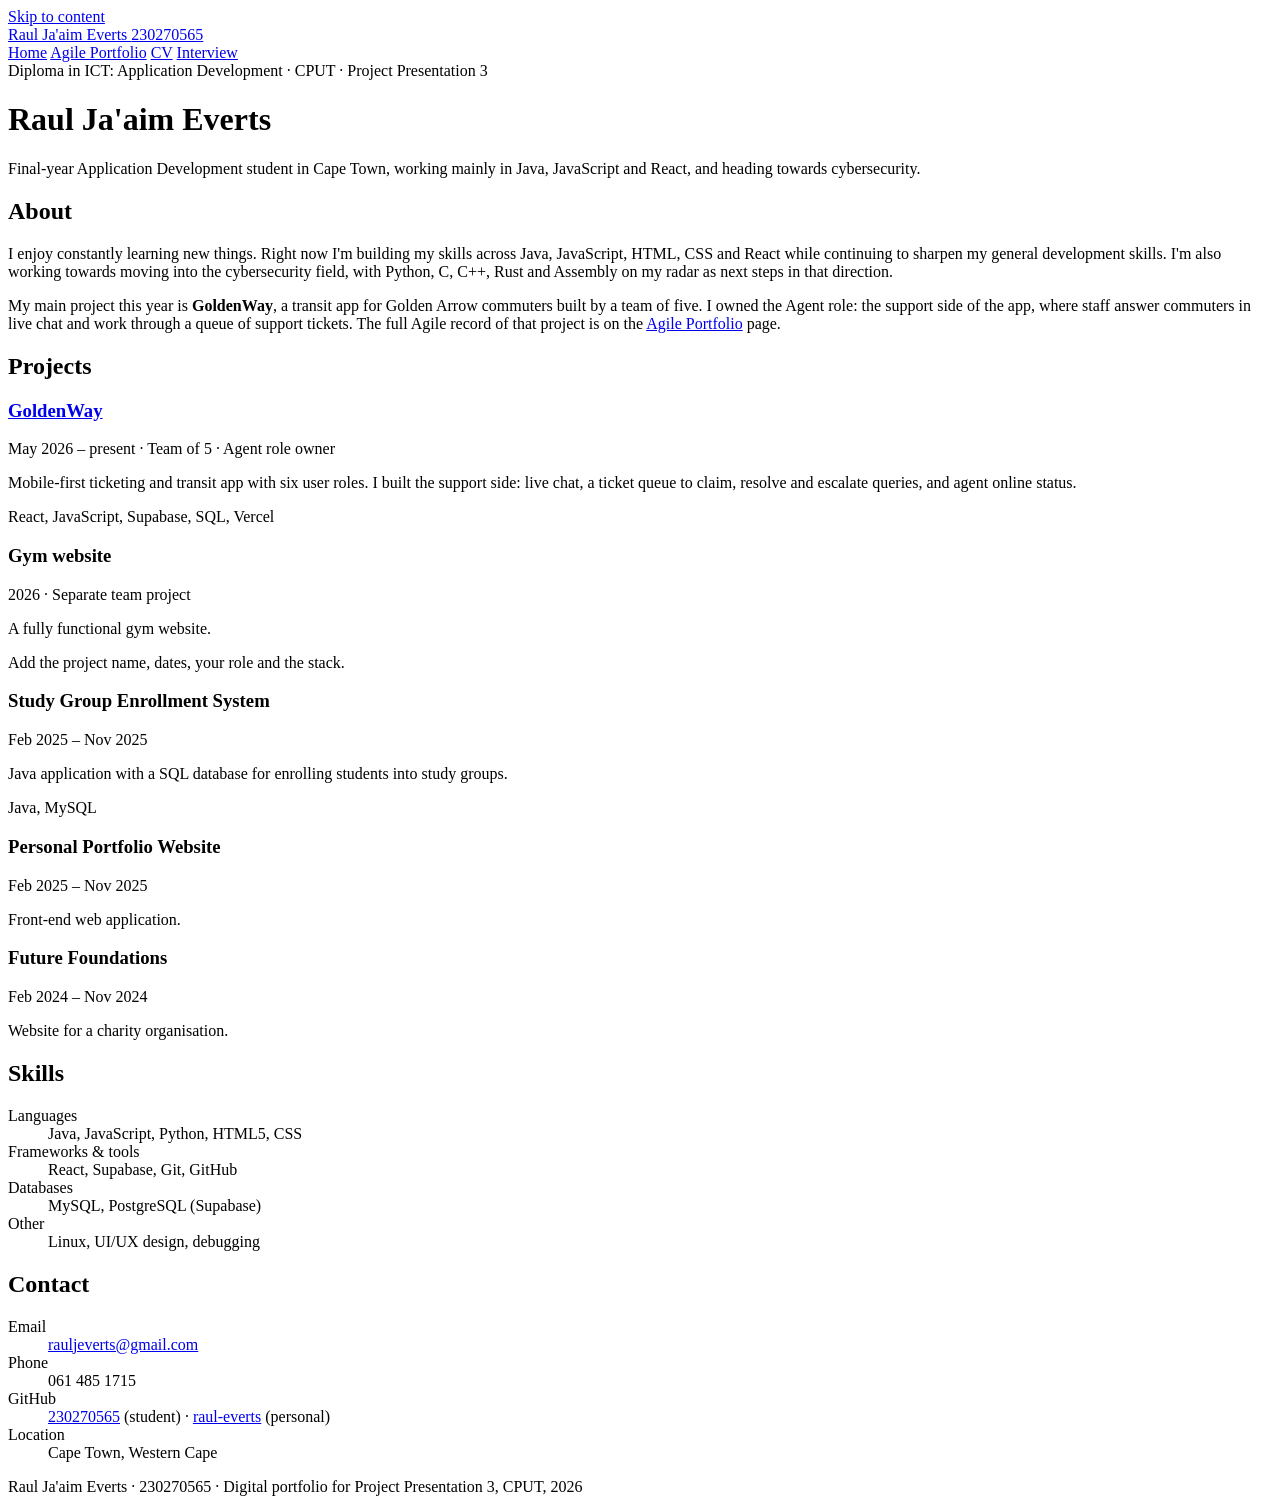
==== index.html @ a8a61ed3 "Add files via upload" ====
<!doctype html>
<html lang="en">
<head>
  <meta charset="utf-8">
  <meta name="viewport" content="width=device-width, initial-scale=1">
  <title>Raul Ja'aim Everts | Portfolio</title>
  <meta name="description" content="Digital portfolio of Raul Ja'aim Everts, Application Development student at CPUT.">
  <link rel="stylesheet" href="assets/css/style.css">
</head>
<body>
<a class="skip" href="#main">Skip to content</a>

<header class="site-header">
  <div class="wrap">
    <a class="site-name" href="index.html">Raul Ja'aim Everts <span>230270565</span></a>
    <nav class="nav">
      <a href="index.html" aria-current="page">Home</a>
      <a href="agile.html">Agile Portfolio</a>
      <a href="cv.html">CV</a>
      <a href="interview.html">Interview</a>
    </nav>
  </div>
</header>

<main id="main">
  <div class="wrap">

    <div class="page-title">
      <div class="label">Diploma in ICT: Application Development · CPUT · Project Presentation 3</div>
      <h1>Raul Ja'aim Everts</h1>
      <p>Final-year Application Development student in Cape Town, working mainly in Java, JavaScript and React, and heading towards cybersecurity.</p>
    </div>

    <section class="intro">
      <h2>About</h2>
      <p>I enjoy constantly learning new things. Right now I'm building my skills across Java, JavaScript, HTML, CSS and React while continuing to sharpen my general development skills. I'm also working towards moving into the cybersecurity field, with Python, C, C++, Rust and Assembly on my radar as next steps in that direction.</p>
      <p>My main project this year is <strong>GoldenWay</strong>, a transit app for Golden Arrow commuters built by a team of five. I owned the Agent role: the support side of the app, where staff answer commuters in live chat and work through a queue of support tickets. The full Agile record of that project is on the <a href="agile.html">Agile Portfolio</a> page.</p>
    </section>

    <section>
      <h2>Projects</h2>
      <div class="project">
        <h3><a href="agile.html">GoldenWay</a></h3>
        <div class="meta">May 2026 – present · Team of 5 · Agent role owner</div>
        <p>Mobile-first ticketing and transit app with six user roles. I built the support side: live chat, a ticket queue to claim, resolve and escalate queries, and agent online status.</p>
        <p class="muted small">React, JavaScript, Supabase, SQL, Vercel</p>
      </div>
      <div class="project">
        <h3>Gym website</h3>
        <div class="meta">2026 · Separate team project</div>
        <p>A fully functional gym website.</p>
        <div class="todo">Add the project name, dates, your role and the stack.</div>
      </div>
      <div class="project">
        <h3>Study Group Enrollment System</h3>
        <div class="meta">Feb 2025 – Nov 2025</div>
        <p>Java application with a SQL database for enrolling students into study groups.</p>
        <p class="muted small">Java, MySQL</p>
      </div>
      <div class="project">
        <h3>Personal Portfolio Website</h3>
        <div class="meta">Feb 2025 – Nov 2025</div>
        <p>Front-end web application.</p>
      </div>
      <div class="project">
        <h3>Future Foundations</h3>
        <div class="meta">Feb 2024 – Nov 2024</div>
        <p>Website for a charity organisation.</p>
      </div>
    </section>

    <section>
      <h2>Skills</h2>
      <dl class="facts">
        <dt>Languages</dt><dd>Java, JavaScript, Python, HTML5, CSS</dd>
        <dt>Frameworks &amp; tools</dt><dd>React, Supabase, Git, GitHub</dd>
        <dt>Databases</dt><dd>MySQL, PostgreSQL (Supabase)</dd>
        <dt>Other</dt><dd>Linux, UI/UX design, debugging</dd>
      </dl>
    </section>

    <section>
      <h2>Contact</h2>
      <dl class="facts">
        <dt>Email</dt><dd><a href="mailto:rauljeverts@gmail.com">rauljeverts@gmail.com</a></dd>
        <dt>Phone</dt><dd>061 485 1715</dd>
        <dt>GitHub</dt><dd><a href="https://github.com/230270565">230270565</a> (student) · <a href="https://github.com/raul-everts">raul-everts</a> (personal)</dd>
        <dt>Location</dt><dd>Cape Town, Western Cape</dd>
      </dl>
    </section>

  </div>
</main>

<footer class="site-footer">
  <div class="wrap">Raul Ja'aim Everts · 230270565 · Digital portfolio for Project Presentation 3, CPUT, 2026</div>
</footer>
</body>
</html>
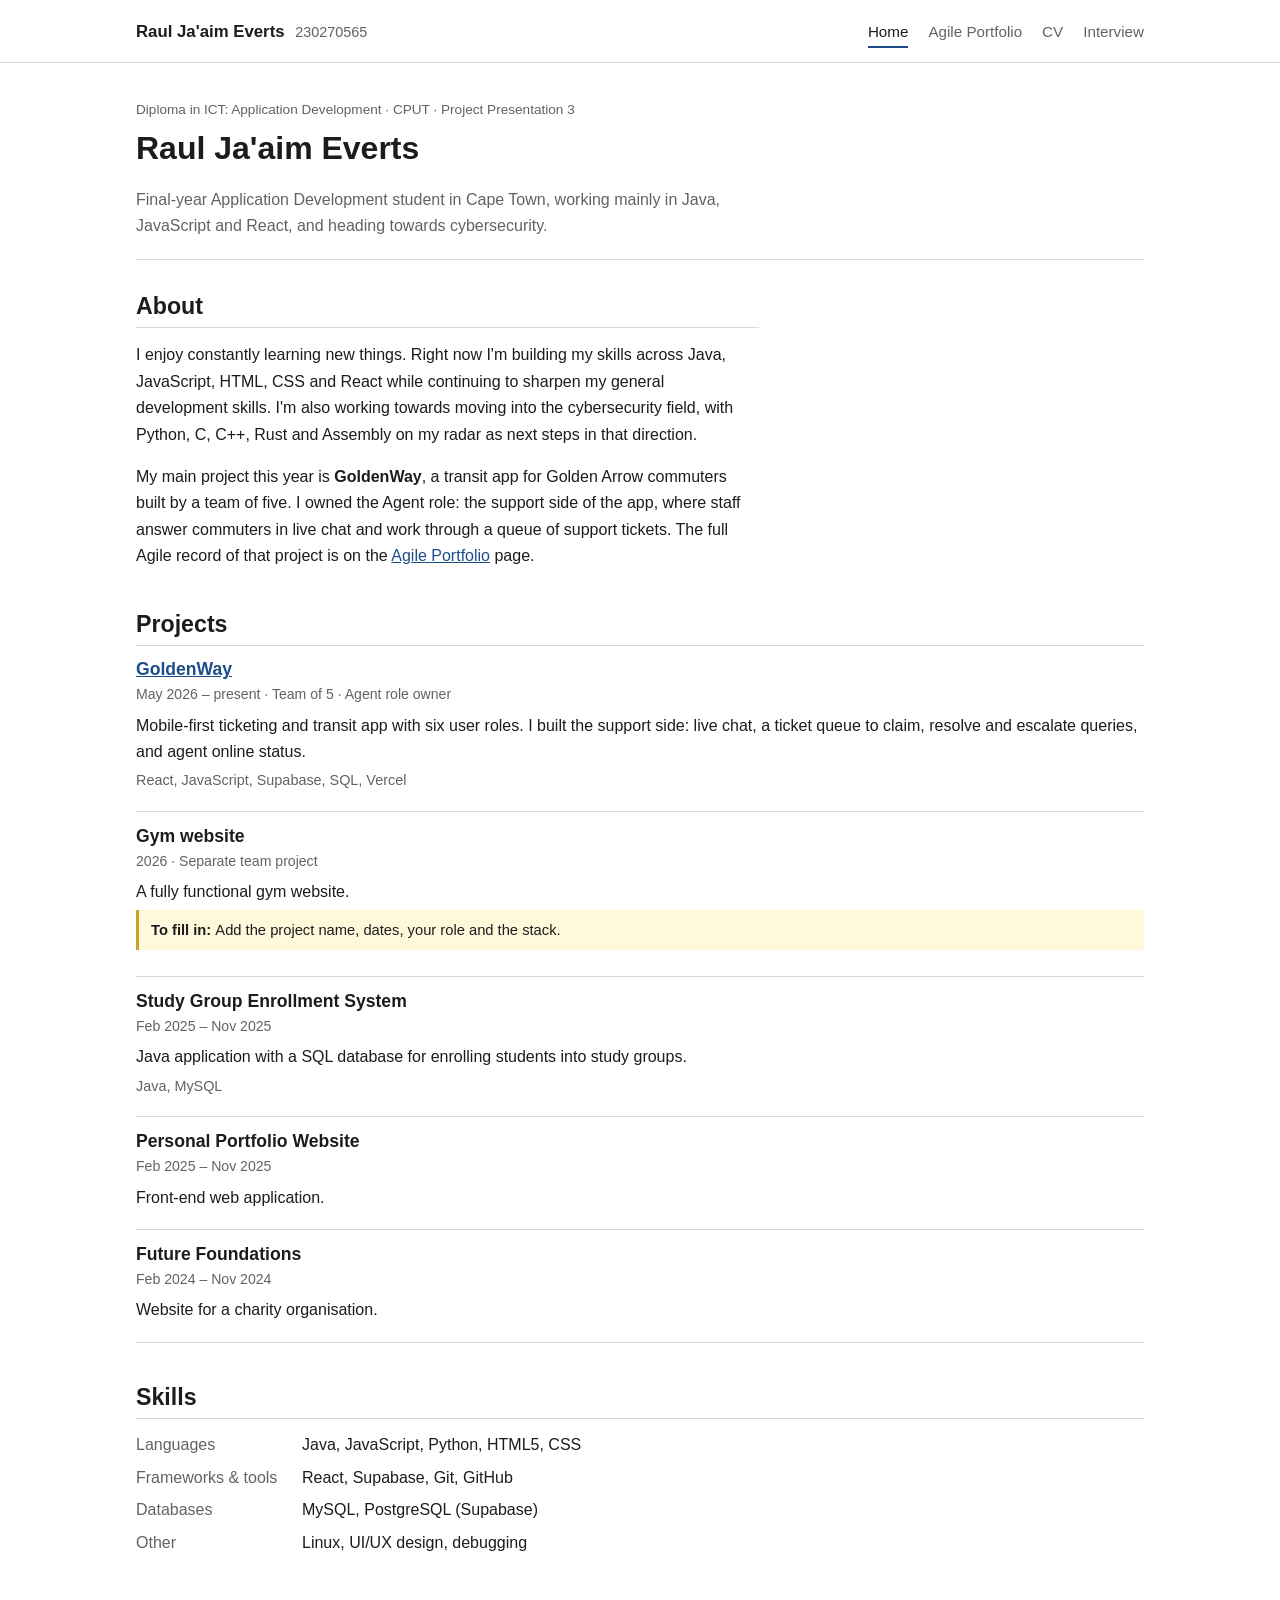
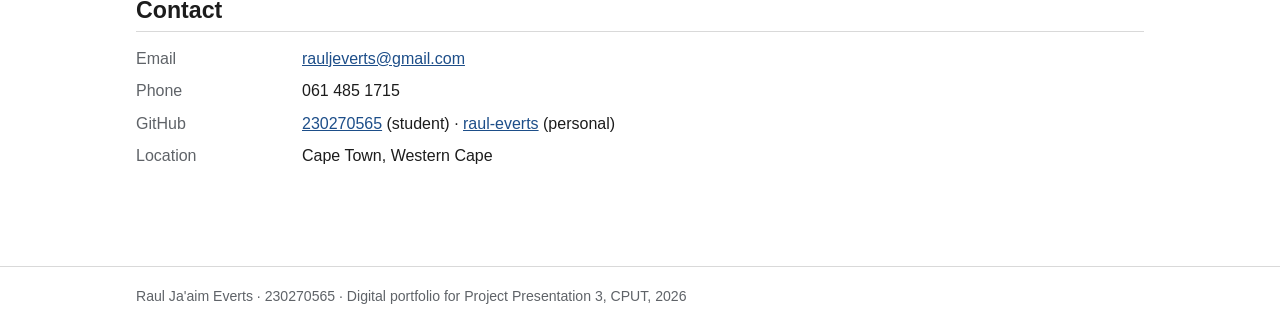
==== commit 2cb35a49: "Add files via upload" ====
--- a/index.html
+++ b/index.html
@@ -5,7 +5,7 @@
   <meta name="viewport" content="width=device-width, initial-scale=1">
   <title>Raul Ja'aim Everts | Portfolio</title>
   <meta name="description" content="Digital portfolio of Raul Ja'aim Everts, Application Development student at CPUT.">
-  <link rel="stylesheet" href="assets/css/style.css">
+  <link rel="stylesheet" href="style.css">
 </head>
 <body>
 <a class="skip" href="#main">Skip to content</a>
--- a/style.css
+++ b/style.css
@@ -0,0 +1,197 @@
+/* Raul Everts — Digital Portfolio (PRP3, CPUT)
+   Plain CSS, no frameworks, no build step. */
+
+:root {
+  --bg: #ffffff;
+  --text: #1c1c1c;
+  --muted: #5f6368;
+  --line: #d9d9d9;
+  --soft: #f4f5f6;
+  --accent: #1d4e89;       /* plain navy */
+  --todo: #fff8db;
+  --todo-line: #c9a227;
+  --max: 1040px;
+  --font: -apple-system, BlinkMacSystemFont, "Segoe UI", Roboto, "Helvetica Neue", Arial, sans-serif;
+  --mono: ui-monospace, "SFMono-Regular", Consolas, "Liberation Mono", monospace;
+}
+
+@media (prefers-color-scheme: dark) {
+  :root {
+    --bg: #161718;
+    --text: #e6e6e6;
+    --muted: #a0a4a8;
+    --line: #34373a;
+    --soft: #1f2123;
+    --accent: #7fb0e8;
+    --todo: #2b2714;
+    --todo-line: #8c7420;
+  }
+}
+
+* { box-sizing: border-box; }
+body {
+  margin: 0;
+  background: var(--bg);
+  color: var(--text);
+  font-family: var(--font);
+  font-size: 16px;
+  line-height: 1.65;
+}
+img { max-width: 100%; display: block; }
+a { color: var(--accent); }
+h1, h2, h3, h4 { line-height: 1.25; margin: 0 0 .6em; }
+h1 { font-size: 2rem; }
+h2 { font-size: 1.45rem; }
+h3 { font-size: 1.1rem; }
+p { margin: 0 0 1em; }
+code { font-family: var(--mono); font-size: .9em; background: var(--soft); padding: 1px 4px; }
+ul, ol { padding-left: 20px; }
+
+.skip { position: absolute; left: -999px; }
+.skip:focus { left: 12px; top: 12px; background: var(--text); color: var(--bg); padding: 6px 10px; }
+
+.wrap { max-width: var(--max); margin: 0 auto; padding: 0 16px; }
+.muted { color: var(--muted); }
+.small { font-size: .9rem; }
+
+/* ---------- Header ---------- */
+.site-header { border-bottom: 1px solid var(--line); }
+.site-header .wrap {
+  display: flex; flex-wrap: wrap; align-items: baseline; justify-content: space-between;
+  gap: 8px 24px; padding-top: 18px; padding-bottom: 14px;
+}
+.site-name { font-weight: 700; font-size: 1.05rem; color: var(--text); text-decoration: none; }
+.site-name span { font-weight: 400; color: var(--muted); font-size: .9rem; margin-left: 6px; }
+.nav { display: flex; flex-wrap: wrap; gap: 4px 20px; }
+.nav a { color: var(--muted); text-decoration: none; font-size: .95rem; padding-bottom: 2px; border-bottom: 2px solid transparent; }
+.nav a:hover { color: var(--text); }
+.nav a[aria-current="page"] { color: var(--text); border-bottom-color: var(--accent); }
+
+/* ---------- Page ---------- */
+main { padding: 36px 0 56px; }
+.page-title { padding-bottom: 20px; border-bottom: 1px solid var(--line); margin-bottom: 32px; }
+.page-title .label { font-size: .85rem; color: var(--muted); margin-bottom: 6px; }
+.page-title p { color: var(--muted); max-width: 70ch; margin-bottom: 0; }
+
+section { margin-bottom: 40px; }
+section > h2 { padding-bottom: 6px; border-bottom: 1px solid var(--line); }
+
+.button {
+  display: inline-block; padding: 8px 14px; border: 1px solid var(--accent);
+  color: var(--accent); text-decoration: none; font-size: .95rem; border-radius: 3px;
+}
+.button:hover { background: var(--accent); color: var(--bg); }
+.buttons { display: flex; flex-wrap: wrap; gap: 10px; margin: 14px 0 0; }
+
+/* Key/value facts list */
+.facts { display: grid; grid-template-columns: 150px 1fr; gap: 6px 16px; margin: 0; }
+.facts dt { color: var(--muted); }
+.facts dd { margin: 0; }
+@media (max-width: 560px) {
+  .facts { grid-template-columns: 1fr; gap: 0; }
+  .facts dd { margin-bottom: 8px; }
+}
+
+.two-col { display: grid; grid-template-columns: 1fr 1fr; gap: 28px; }
+@media (max-width: 700px) { .two-col { grid-template-columns: 1fr; gap: 0; } }
+
+.inline-list { list-style: none; padding: 0; margin: 0; }
+.inline-list li { display: inline; }
+.inline-list li:not(:last-child)::after { content: " · "; color: var(--muted); }
+
+/* Tables */
+.table-wrap { overflow-x: auto; margin-bottom: 16px; }
+table { width: 100%; border-collapse: collapse; font-size: .94rem; }
+th, td { text-align: left; padding: 8px 10px; border: 1px solid var(--line); vertical-align: top; }
+th { background: var(--soft); font-weight: 600; }
+td.num { text-align: right; white-space: nowrap; }
+td.nowrap { white-space: nowrap; }
+tr.note td { color: var(--muted); font-style: italic; background: var(--soft); }
+tr.mine td:first-child { font-weight: 600; }
+
+/* ---------- TODO placeholders (search for "todo" in the HTML) ---------- */
+.todo {
+  background: var(--todo);
+  border-left: 3px solid var(--todo-line);
+  padding: 8px 12px;
+  font-size: .92rem;
+  margin: 0 0 12px;
+}
+.todo::before { content: "To fill in: "; font-weight: 700; }
+.todo ul { margin: 6px 0 0; }
+td .todo { margin: 0; }
+
+/* Screenshot slots */
+.figures { display: grid; grid-template-columns: 1fr 1fr; gap: 16px; margin: 12px 0 16px; }
+@media (max-width: 600px) { .figures { grid-template-columns: 1fr; } }
+figure { margin: 0; }
+figure img { border: 1px solid var(--line); }
+figcaption { font-size: .85rem; color: var(--muted); margin-top: 4px; }
+.img-slot {
+  border: 1px dashed var(--line); background: var(--soft);
+  min-height: 160px; display: flex; flex-direction: column; align-items: center; justify-content: center; gap: 4px;
+  text-align: center; padding: 12px; font-size: .85rem; color: var(--muted);
+}
+.img-slot code { background: none; }
+
+/* ---------- Home ---------- */
+.intro { max-width: 70ch; }
+.project { padding: 14px 0; border-bottom: 1px solid var(--line); }
+.project:first-of-type { padding-top: 0; }
+.project h3 { margin-bottom: 2px; }
+.project .meta { font-size: .88rem; color: var(--muted); margin-bottom: 6px; }
+.project p { margin-bottom: 4px; }
+
+/* ---------- Agile page: sidebar contents + artefacts ---------- */
+.agile-layout { display: grid; grid-template-columns: 200px 1fr; gap: 40px; }
+.contents { font-size: .93rem; }
+.contents nav { position: sticky; top: 20px; }
+.contents h2 { font-size: .85rem; text-transform: uppercase; letter-spacing: .04em; color: var(--muted); border: 0; padding: 0; }
+.contents ol { margin: 0; padding-left: 18px; }
+.contents li { margin-bottom: 6px; }
+.contents a { color: var(--text); text-decoration: none; }
+.contents a:hover { color: var(--accent); text-decoration: underline; }
+@media (max-width: 820px) {
+  .agile-layout { grid-template-columns: 1fr; gap: 0; }
+  .contents { border: 1px solid var(--line); padding: 12px 16px; margin-bottom: 28px; }
+  .contents nav { position: static; }
+}
+
+.artefact { margin-bottom: 56px; scroll-margin-top: 16px; }
+.artefact > h2 { padding-bottom: 6px; border-bottom: 2px solid var(--text); }
+.artefact > .purpose { color: var(--muted); }
+.artefact h3.part {
+  font-size: .95rem; text-transform: uppercase; letter-spacing: .04em;
+  margin: 24px 0 10px; color: var(--accent);
+}
+.artefact h3.part span { color: var(--muted); font-weight: 400; text-transform: none; letter-spacing: 0; font-size: .85rem; }
+
+.reflection dl { margin: 0; }
+.reflection dt { font-weight: 700; margin-top: 10px; }
+.reflection dd { margin: 4px 0 0; }
+
+.workplace { border: 1px solid var(--line); padding: 20px; margin-bottom: 40px; }
+
+.refs { font-size: .92rem; }
+.refs li { margin-bottom: 6px; }
+
+/* ---------- CV ---------- */
+.cv-layout { display: grid; grid-template-columns: 1fr 260px; gap: 40px; }
+@media (max-width: 760px) { .cv-layout { grid-template-columns: 1fr; gap: 0; } }
+.cv-side section > h2 { font-size: 1.05rem; }
+.cv-side ul { list-style: none; padding: 0; margin: 0; }
+.cv-side li { margin-bottom: 6px; }
+.entry { margin-bottom: 16px; }
+.entry .head { display: flex; flex-wrap: wrap; justify-content: space-between; gap: 0 12px; }
+.entry .when { color: var(--muted); font-size: .9rem; }
+.entry p { margin: 2px 0 0; color: var(--muted); }
+
+/* ---------- Interview ---------- */
+video { width: 100%; background: #000; display: block; }
+.reflection-block { margin-top: 32px; }
+
+/* ---------- Footer ---------- */
+.site-footer { border-top: 1px solid var(--line); padding: 18px 0; font-size: .88rem; color: var(--muted); }
+
+/* Let wide tables scroll inside their box instead of stretching the page */
+.agile-layout > *, .cv-layout > *, .two-col > * { min-width: 0; }
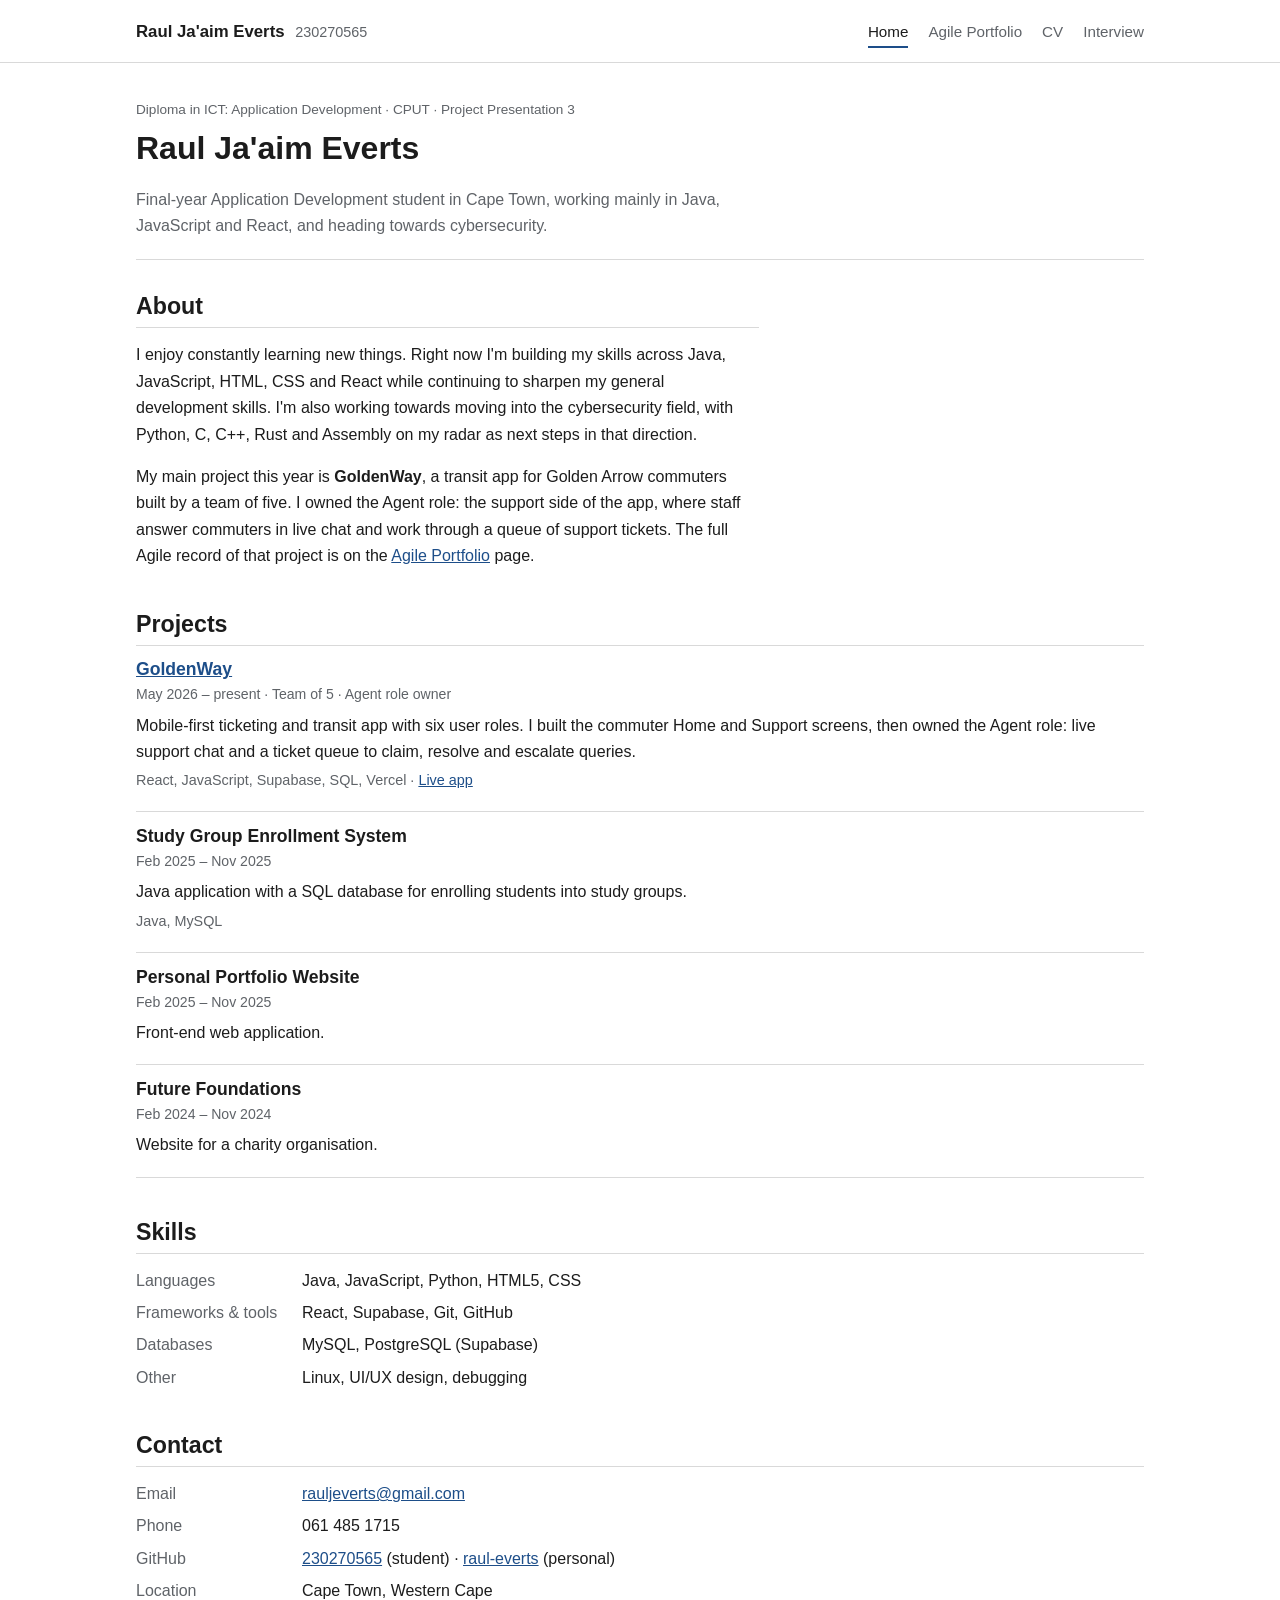
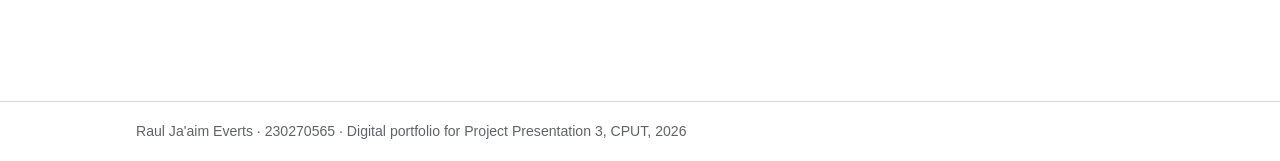
==== commit 25433eb0: "Add files via upload" ====
--- a/index.html
+++ b/index.html
@@ -42,14 +42,8 @@
       <div class="project">
         <h3><a href="agile.html">GoldenWay</a></h3>
         <div class="meta">May 2026 – present · Team of 5 · Agent role owner</div>
-        <p>Mobile-first ticketing and transit app with six user roles. I built the support side: live chat, a ticket queue to claim, resolve and escalate queries, and agent online status.</p>
-        <p class="muted small">React, JavaScript, Supabase, SQL, Vercel</p>
-      </div>
-      <div class="project">
-        <h3>Gym website</h3>
-        <div class="meta">2026 · Separate team project</div>
-        <p>A fully functional gym website.</p>
-        <div class="todo">Add the project name, dates, your role and the stack.</div>
+        <p>Mobile-first ticketing and transit app with six user roles. I built the commuter Home and Support screens, then owned the Agent role: live support chat and a ticket queue to claim, resolve and escalate queries.</p>
+        <p class="muted small">React, JavaScript, Supabase, SQL, Vercel · <a href="https://goldenwayapp.vercel.app/">Live app</a></p>
       </div>
       <div class="project">
         <h3>Study Group Enrollment System</h3>
--- a/style.css
+++ b/style.css
@@ -195,3 +195,12 @@
 
 /* Let wide tables scroll inside their box instead of stretching the page */
 .agile-layout > *, .cv-layout > *, .two-col > * { min-width: 0; }
+
+/* Logbook weeks */
+.week { border-top: 1px solid var(--line); padding: 14px 0 6px; }
+.week h4 { margin: 0 0 6px; font-size: 1rem; }
+.week h4 span { color: var(--muted); font-weight: 400; font-size: .9rem; margin-left: 6px; }
+.week .facts { grid-template-columns: 110px 1fr; font-size: .94rem; margin-top: 8px; }
+.week.unlogged { color: var(--muted); }
+.gap-note { background: var(--soft); padding: 8px 12px; font-size: .9rem; color: var(--muted); font-style: italic; margin: 6px 0; }
+.reflection-text p:last-child { margin-bottom: 0; }
